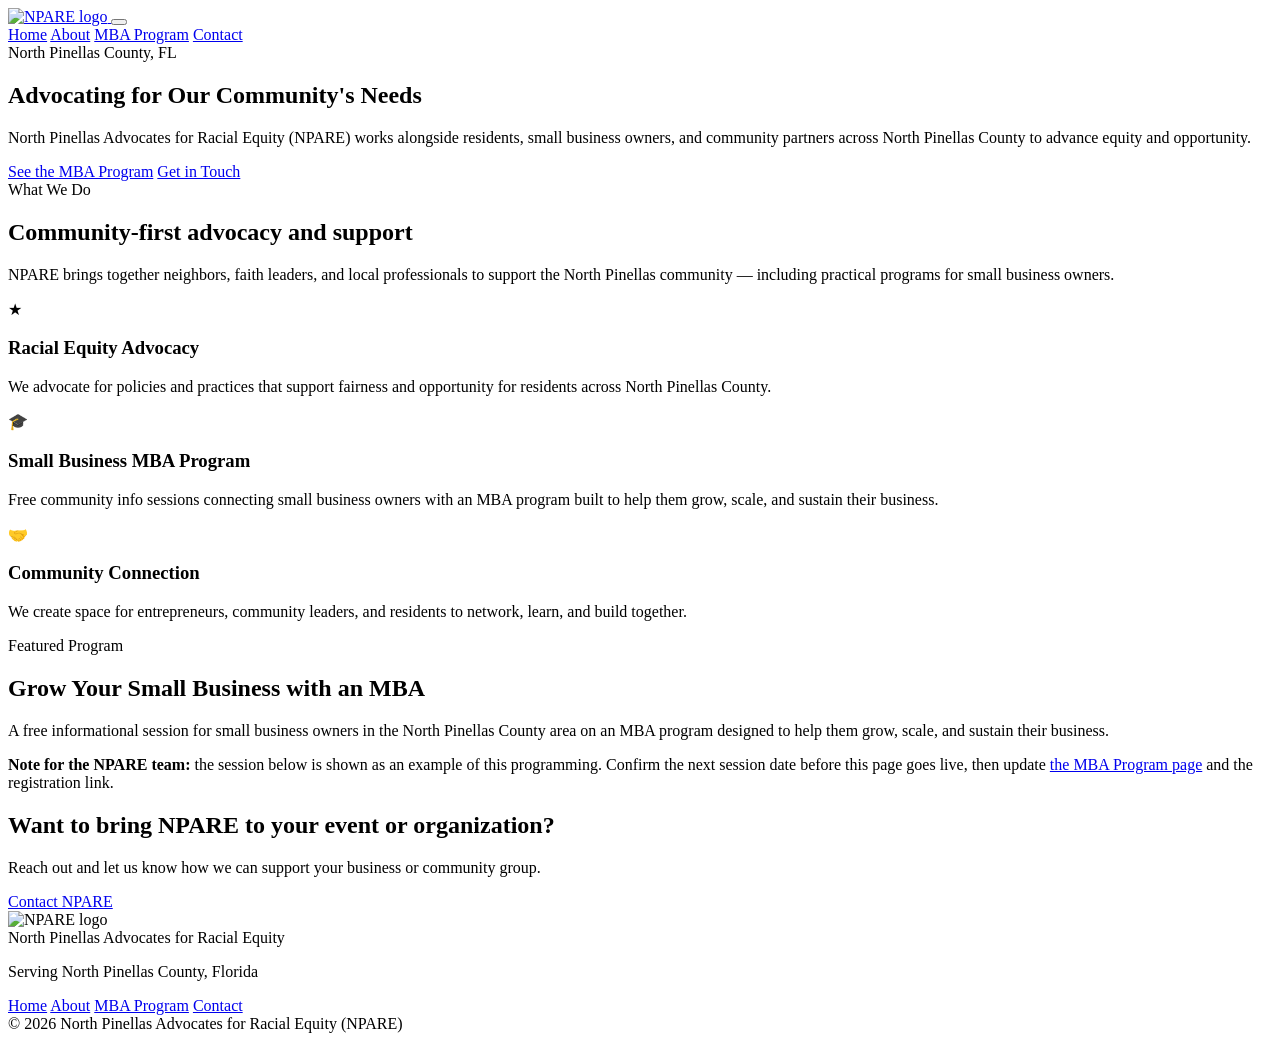
==== index.html @ 3aea622c "Add files via upload" ====
<!DOCTYPE html>
<html lang="en">
<head>
<meta charset="UTF-8">
<meta name="viewport" content="width=device-width, initial-scale=1.0">
<title>North Pinellas Advocates for Racial Equity (NPARE)</title>
<meta name="description" content="NPARE advocates for our community's needs in North Pinellas County, FL, including small business support through our MBA program info sessions.">
<link rel="icon" href="images/npare-logo.png">
<link rel="stylesheet" href="css/style.css">
</head>
<body>

<header class="site">
  <div class="wrap">
    <a class="brand" href="index.html">
      <img src="images/npare-logo.png" alt="NPARE logo">
    </a>
    <button class="nav-toggle" aria-label="Toggle menu"></button>
    <nav class="main">
      <a class="current" href="index.html">Home</a>
      <a href="about.html">About</a>
      <a href="mba-program.html">MBA Program</a>
      <a href="contact.html">Contact</a>
    </nav>
  </div>
</header>

<section class="hero">
  <div class="wrap">
    <div class="eyebrow">North Pinellas County, FL</div>
    <h1>Advocating for Our Community's Needs</h1>
    <p class="lead">North Pinellas Advocates for Racial Equity (NPARE) works alongside residents, small business owners, and community partners across North Pinellas County to advance equity and opportunity.</p>
    <div class="hero-actions">
      <a class="btn btn-gold" href="mba-program.html">See the MBA Program</a>
      <a class="btn btn-outline" href="contact.html">Get in Touch</a>
    </div>
  </div>
</section>

<section>
  <div class="wrap">
    <div class="section-head">
      <div class="kicker">What We Do</div>
      <h2>Community-first advocacy and support</h2>
      <p>NPARE brings together neighbors, faith leaders, and local professionals to support the North Pinellas community &mdash; including practical programs for small business owners.</p>
    </div>
    <div class="card-grid">
      <div class="card">
        <div class="icon i-green">&#9733;</div>
        <h3>Racial Equity Advocacy</h3>
        <p>We advocate for policies and practices that support fairness and opportunity for residents across North Pinellas County.</p>
      </div>
      <div class="card">
        <div class="icon i-gold">&#127891;</div>
        <h3>Small Business MBA Program</h3>
        <p>Free community info sessions connecting small business owners with an MBA program built to help them grow, scale, and sustain their business.</p>
      </div>
      <div class="card">
        <div class="icon i-blue">&#129309;</div>
        <h3>Community Connection</h3>
        <p>We create space for entrepreneurs, community leaders, and residents to network, learn, and build together.</p>
      </div>
    </div>
  </div>
</section>

<section class="alt">
  <div class="wrap">
    <div class="section-head">
      <div class="kicker">Featured Program</div>
      <h2>Grow Your Small Business with an MBA</h2>
      <p>A free informational session for small business owners in the North Pinellas County area on an MBA program designed to help them grow, scale, and sustain their business.</p>
    </div>
    <div class="callout">
      <p style="margin:0"><strong>Note for the NPARE team:</strong> the session below is shown as an example of this programming. Confirm the next session date before this page goes live, then update <a href="mba-program.html">the MBA Program page</a> and the registration link.</p>
    </div>
  </div>
</section>

<section>
  <div class="wrap">
    <div class="cta-band">
      <h2>Want to bring NPARE to your event or organization?</h2>
      <p>Reach out and let us know how we can support your business or community group.</p>
      <a class="btn btn-gold" href="contact.html">Contact NPARE</a>
    </div>
  </div>
</section>

<footer class="site">
  <div class="wrap">
    <div class="brand-foot">
      <img src="images/npare-logo.png" alt="NPARE logo">
      <div>
        <div>North Pinellas Advocates for Racial Equity</div>
        <p>Serving North Pinellas County, Florida</p>
      </div>
    </div>
    <nav>
      <a href="index.html">Home</a>
      <a href="about.html">About</a>
      <a href="mba-program.html">MBA Program</a>
      <a href="contact.html">Contact</a>
    </nav>
  </div>
  <div class="foot-bottom">&copy; <span id="y"></span> North Pinellas Advocates for Racial Equity (NPARE)</div>
</footer>

<script src="css/nav.js"></script>
<script>document.getElementById("y").textContent = new Date().getFullYear();</script>
</body>
</html>
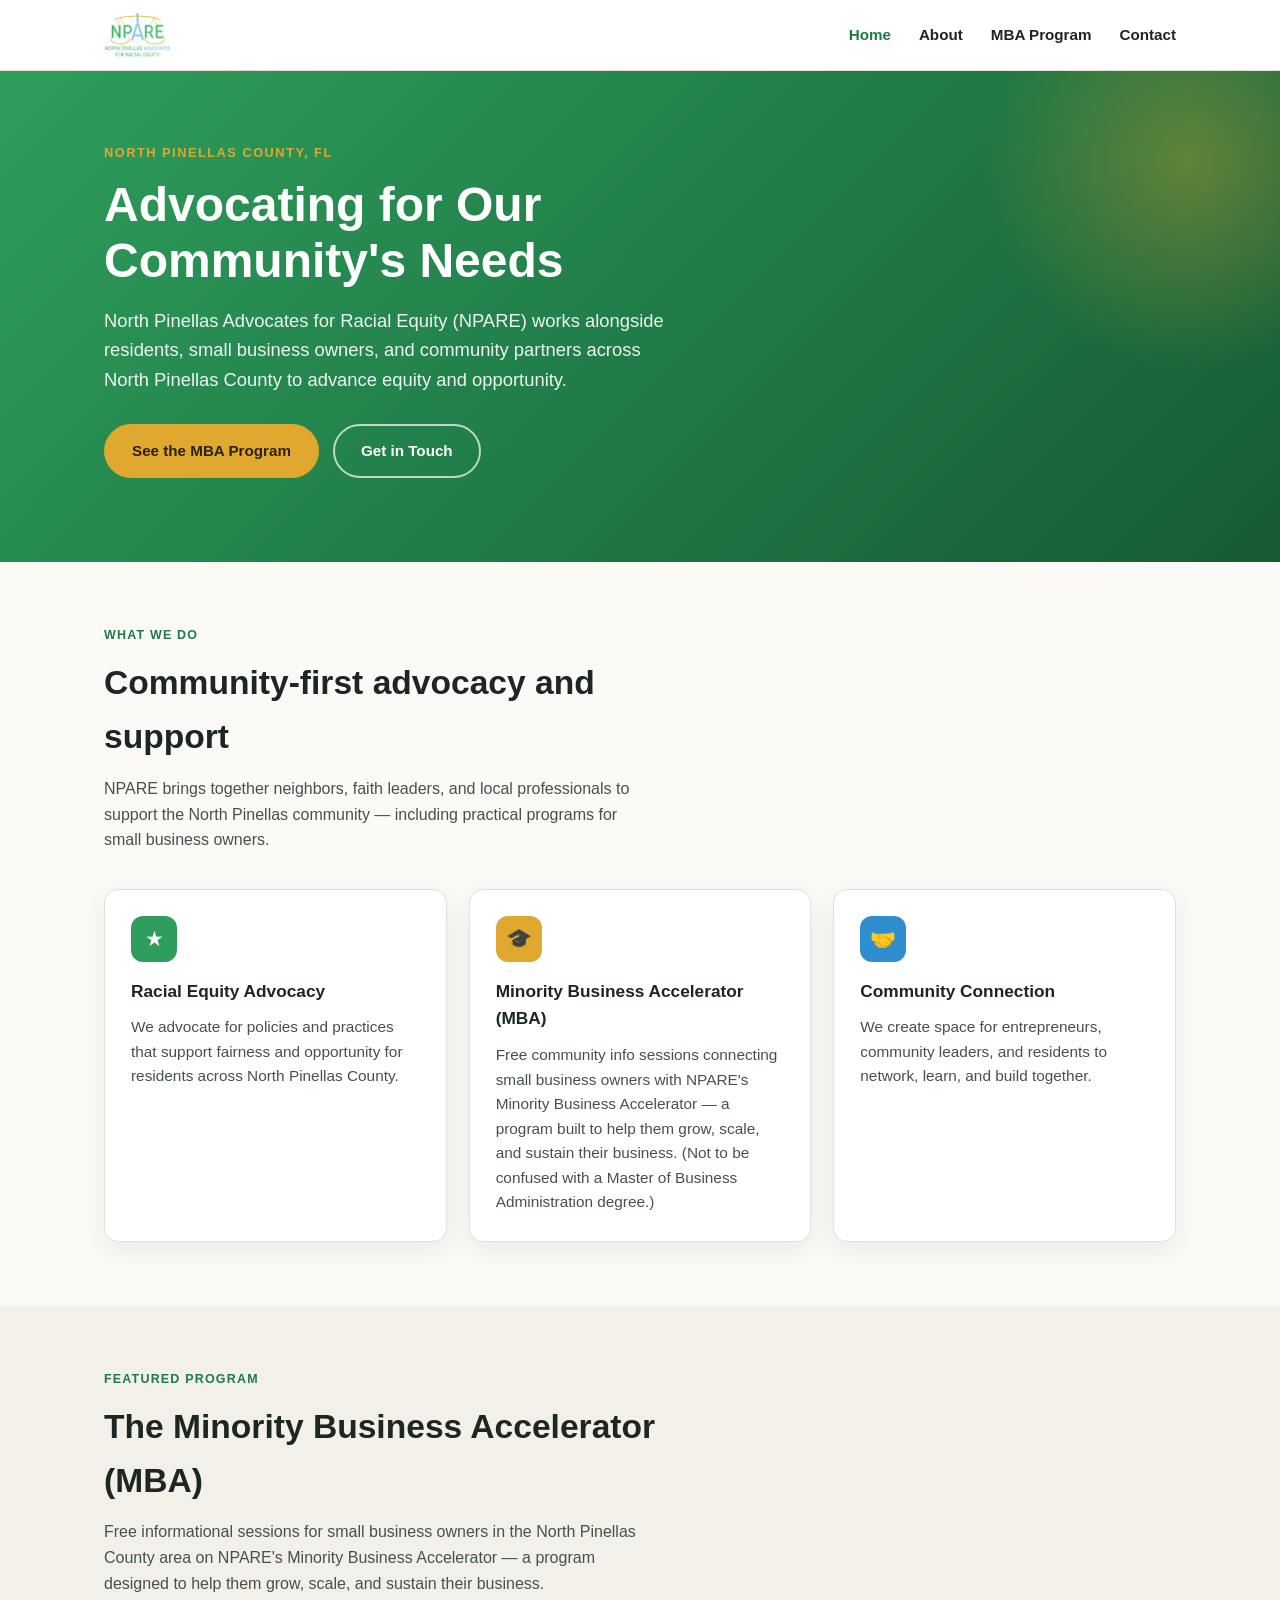
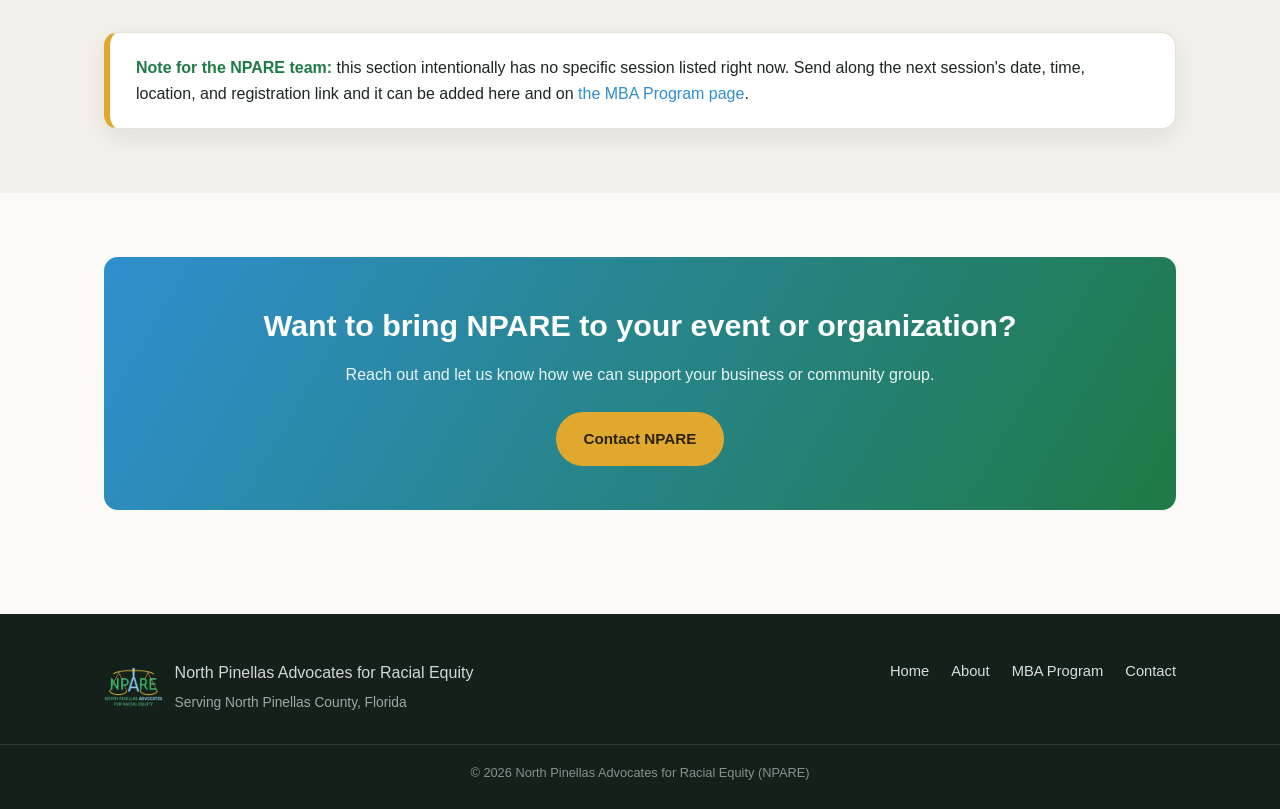
==== commit 4ccc396f: "Clarify MBA = Minority Business Accelerator; remove expired event details" ====
--- a/index.html
+++ b/index.html
@@ -4,7 +4,7 @@
 <meta charset="UTF-8">
 <meta name="viewport" content="width=device-width, initial-scale=1.0">
 <title>North Pinellas Advocates for Racial Equity (NPARE)</title>
-<meta name="description" content="NPARE advocates for our community's needs in North Pinellas County, FL, including small business support through our MBA program info sessions.">
+<meta name="description" content="NPARE advocates for our community's needs in North Pinellas County, FL, including small business support through our Minority Business Accelerator (MBA) program.">
 <link rel="icon" href="images/npare-logo.png">
 <link rel="stylesheet" href="css/style.css">
 </head>
@@ -52,8 +52,8 @@
       </div>
       <div class="card">
         <div class="icon i-gold">&#127891;</div>
-        <h3>Small Business MBA Program</h3>
-        <p>Free community info sessions connecting small business owners with an MBA program built to help them grow, scale, and sustain their business.</p>
+        <h3>Minority Business Accelerator (MBA)</h3>
+        <p>Free community info sessions connecting small business owners with NPARE's Minority Business Accelerator &mdash; a program built to help them grow, scale, and sustain their business. (Not to be confused with a Master of Business Administration degree.)</p>
       </div>
       <div class="card">
         <div class="icon i-blue">&#129309;</div>
@@ -68,11 +68,11 @@
   <div class="wrap">
     <div class="section-head">
       <div class="kicker">Featured Program</div>
-      <h2>Grow Your Small Business with an MBA</h2>
-      <p>A free informational session for small business owners in the North Pinellas County area on an MBA program designed to help them grow, scale, and sustain their business.</p>
+      <h2>The Minority Business Accelerator (MBA)</h2>
+      <p>Free informational sessions for small business owners in the North Pinellas County area on NPARE's Minority Business Accelerator &mdash; a program designed to help them grow, scale, and sustain their business.</p>
     </div>
     <div class="callout">
-      <p style="margin:0"><strong>Note for the NPARE team:</strong> the session below is shown as an example of this programming. Confirm the next session date before this page goes live, then update <a href="mba-program.html">the MBA Program page</a> and the registration link.</p>
+      <p style="margin:0"><strong>Note for the NPARE team:</strong> this section intentionally has no specific session listed right now. Send along the next session's date, time, location, and registration link and it can be added here and on <a href="mba-program.html">the MBA Program page</a>.</p>
     </div>
   </div>
 </section>
--- a/css/style.css
+++ b/css/style.css
@@ -0,0 +1,454 @@
+:root {
+  --green: #2f9e5c;
+  --green-dark: #1f7a46;
+  --blue: #5fb3e6;
+  --blue-dark: #2f8fce;
+  --gold: #e0a82e;
+  --ink: #1c2622;
+  --ink-soft: #45524c;
+  --paper: #fbfaf6;
+  --paper-alt: #f2f0e8;
+  --line: #e3e0d5;
+  --radius: 14px;
+  --shadow: 0 8px 24px rgba(28, 38, 34, 0.08);
+  --maxw: 1120px;
+}
+
+* { box-sizing: border-box; }
+
+html { scroll-behavior: smooth; }
+
+body {
+  margin: 0;
+  font-family: "Segoe UI", -apple-system, BlinkMacSystemFont, Helvetica, Arial, sans-serif;
+  color: var(--ink);
+  background: var(--paper);
+  line-height: 1.6;
+}
+
+img { max-width: 100%; display: block; }
+
+a { color: var(--blue-dark); text-decoration: none; }
+a:hover { text-decoration: underline; }
+
+.wrap {
+  max-width: var(--maxw);
+  margin: 0 auto;
+  padding: 0 24px;
+}
+
+/* ---------- Header ---------- */
+header.site {
+  background: #fff;
+  border-bottom: 1px solid var(--line);
+  position: sticky;
+  top: 0;
+  z-index: 50;
+}
+
+header.site .wrap {
+  display: flex;
+  align-items: center;
+  justify-content: space-between;
+  padding-top: 12px;
+  padding-bottom: 12px;
+}
+
+.brand {
+  display: flex;
+  align-items: center;
+  gap: 12px;
+  color: var(--ink);
+}
+.brand:hover { text-decoration: none; }
+.brand img { height: 46px; width: auto; }
+.brand-text { line-height: 1.15; }
+.brand-text .full {
+  font-weight: 700;
+  font-size: 0.98rem;
+  letter-spacing: 0.2px;
+}
+.brand-text .sub {
+  font-size: 0.72rem;
+  color: var(--ink-soft);
+  text-transform: uppercase;
+  letter-spacing: 0.6px;
+}
+
+nav.main {
+  display: flex;
+  align-items: center;
+  gap: 28px;
+}
+nav.main a {
+  color: var(--ink);
+  font-weight: 600;
+  font-size: 0.95rem;
+}
+nav.main a.current { color: var(--green-dark); }
+nav.main a:hover { text-decoration: none; color: var(--green-dark); }
+
+.nav-toggle {
+  display: none;
+  background: none;
+  border: 1px solid var(--line);
+  border-radius: 8px;
+  width: 42px;
+  height: 38px;
+  cursor: pointer;
+}
+.nav-toggle span, .nav-toggle::before, .nav-toggle::after {
+  content: "";
+  display: block;
+  height: 2px;
+  background: var(--ink);
+  margin: 8px 10px;
+}
+
+@media (max-width: 760px) {
+  nav.main {
+    position: absolute;
+    top: 70px;
+    left: 0;
+    right: 0;
+    background: #fff;
+    border-bottom: 1px solid var(--line);
+    flex-direction: column;
+    align-items: flex-start;
+    gap: 0;
+    padding: 8px 24px 16px;
+    display: none;
+  }
+  nav.main.open { display: flex; }
+  nav.main a { padding: 10px 0; width: 100%; }
+  .nav-toggle { display: block; }
+}
+
+/* ---------- Hero ---------- */
+.hero {
+  background: linear-gradient(135deg, var(--green) 0%, var(--green-dark) 55%, #185a35 100%);
+  color: #fff;
+  padding: 72px 0 84px;
+  position: relative;
+  overflow: hidden;
+}
+.hero::after {
+  content: "";
+  position: absolute;
+  right: -120px;
+  top: -120px;
+  width: 420px;
+  height: 420px;
+  border-radius: 50%;
+  background: radial-gradient(circle, rgba(224,168,46,0.35), rgba(224,168,46,0) 70%);
+}
+.hero .wrap { position: relative; }
+.hero .eyebrow {
+  text-transform: uppercase;
+  letter-spacing: 1.5px;
+  font-size: 0.8rem;
+  font-weight: 700;
+  color: var(--gold);
+  margin-bottom: 14px;
+}
+.hero h1 {
+  font-size: clamp(2rem, 4.5vw, 3rem);
+  line-height: 1.15;
+  margin: 0 0 18px;
+  max-width: 18ch;
+}
+.hero p.lead {
+  font-size: 1.15rem;
+  max-width: 56ch;
+  color: rgba(255,255,255,0.92);
+  margin: 0 0 30px;
+}
+.hero-actions { display: flex; gap: 14px; flex-wrap: wrap; }
+
+.btn {
+  display: inline-block;
+  padding: 13px 26px;
+  border-radius: 999px;
+  font-weight: 700;
+  font-size: 0.95rem;
+  border: 2px solid transparent;
+  cursor: pointer;
+}
+.btn:hover { text-decoration: none; }
+.btn-gold {
+  background: var(--gold);
+  color: #2a2205;
+}
+.btn-gold:hover { background: #eab84a; }
+.btn-outline {
+  background: transparent;
+  color: #fff;
+  border-color: rgba(255,255,255,0.7);
+}
+.btn-outline:hover { background: rgba(255,255,255,0.12); }
+.btn-green {
+  background: var(--green);
+  color: #fff;
+}
+.btn-green:hover { background: var(--green-dark); }
+
+/* ---------- Sections ---------- */
+section { padding: 64px 0; }
+section.alt { background: var(--paper-alt); }
+
+.section-head { max-width: 62ch; margin-bottom: 36px; }
+.section-head .kicker {
+  color: var(--green-dark);
+  font-weight: 700;
+  text-transform: uppercase;
+  font-size: 0.78rem;
+  letter-spacing: 1.2px;
+  margin-bottom: 10px;
+}
+.section-head h2 {
+  font-size: clamp(1.5rem, 3vw, 2.1rem);
+  margin: 0 0 12px;
+}
+.section-head p { color: var(--ink-soft); margin: 0; }
+
+.card-grid {
+  display: grid;
+  grid-template-columns: repeat(3, 1fr);
+  gap: 22px;
+}
+@media (max-width: 860px) {
+  .card-grid { grid-template-columns: 1fr; }
+}
+
+.card {
+  background: #fff;
+  border: 1px solid var(--line);
+  border-radius: var(--radius);
+  padding: 26px;
+  box-shadow: var(--shadow);
+}
+.card .icon {
+  width: 46px;
+  height: 46px;
+  border-radius: 12px;
+  display: flex;
+  align-items: center;
+  justify-content: center;
+  font-size: 1.3rem;
+  margin-bottom: 16px;
+  color: #fff;
+}
+.card h3 { margin: 0 0 10px; font-size: 1.08rem; }
+.card p { margin: 0; color: var(--ink-soft); font-size: 0.96rem; }
+
+.icon.i-green { background: var(--green); }
+.icon.i-gold { background: var(--gold); }
+.icon.i-blue { background: var(--blue-dark); }
+
+/* ---------- Callout / banner ---------- */
+.callout {
+  background: #fff;
+  border: 1px solid var(--line);
+  border-left: 6px solid var(--gold);
+  border-radius: var(--radius);
+  padding: 22px 26px;
+  box-shadow: var(--shadow);
+}
+.callout strong { color: var(--green-dark); }
+
+/* ---------- Event card ---------- */
+.event-card {
+  display: grid;
+  grid-template-columns: 1.4fr 1fr;
+  gap: 0;
+  background: #fff;
+  border: 1px solid var(--line);
+  border-radius: var(--radius);
+  overflow: hidden;
+  box-shadow: var(--shadow);
+}
+@media (max-width: 800px) {
+  .event-card { grid-template-columns: 1fr; }
+}
+.event-card .body { padding: 34px; }
+.event-card .side {
+  background: var(--paper-alt);
+  padding: 34px;
+  border-left: 1px solid var(--line);
+  display: flex;
+  flex-direction: column;
+  gap: 18px;
+  justify-content: center;
+}
+@media (max-width: 800px) {
+  .event-card .side { border-left: none; border-top: 1px solid var(--line); }
+}
+.event-status {
+  display: inline-block;
+  font-size: 0.72rem;
+  font-weight: 700;
+  text-transform: uppercase;
+  letter-spacing: 0.6px;
+  padding: 5px 12px;
+  border-radius: 999px;
+  background: var(--paper-alt);
+  color: var(--ink-soft);
+  margin-bottom: 14px;
+}
+.event-card h3 { margin: 0 0 8px; font-size: 1.4rem; }
+.event-card .meta { color: var(--ink-soft); margin-bottom: 18px; font-size: 0.95rem; }
+.event-card ul { padding-left: 20px; margin: 0; color: var(--ink-soft); }
+.event-card li { margin-bottom: 8px; }
+.fact { margin-bottom: 4px; }
+.fact .label {
+  font-size: 0.72rem;
+  text-transform: uppercase;
+  letter-spacing: 0.6px;
+  color: var(--ink-soft);
+  font-weight: 700;
+}
+.fact .value { font-size: 1rem; }
+.qr-box { text-align: center; }
+.qr-box img { width: 120px; margin: 0 auto 8px; border: 1px solid var(--line); border-radius: 8px; }
+.qr-box span { font-size: 0.78rem; color: var(--ink-soft); }
+
+/* ---------- Stats ---------- */
+.stat-strip {
+  display: grid;
+  grid-template-columns: repeat(3, 1fr);
+  gap: 18px;
+}
+@media (max-width: 760px) { .stat-strip { grid-template-columns: 1fr; } }
+.stat {
+  text-align: center;
+  padding: 24px;
+  background: #fff;
+  border: 1px solid var(--line);
+  border-radius: var(--radius);
+}
+.stat .n { font-size: 1.9rem; font-weight: 800; color: var(--green-dark); }
+.stat .l { color: var(--ink-soft); font-size: 0.9rem; }
+
+/* ---------- Timeline / list ---------- */
+.pillar {
+  display: flex;
+  gap: 18px;
+  padding: 20px 0;
+  border-bottom: 1px solid var(--line);
+}
+.pillar:last-child { border-bottom: none; }
+.pillar .num {
+  flex: none;
+  width: 40px;
+  height: 40px;
+  border-radius: 50%;
+  background: var(--paper-alt);
+  color: var(--green-dark);
+  font-weight: 800;
+  display: flex;
+  align-items: center;
+  justify-content: center;
+}
+.pillar h4 { margin: 0 0 6px; }
+.pillar p { margin: 0; color: var(--ink-soft); }
+
+/* ---------- CTA band ---------- */
+.cta-band {
+  background: linear-gradient(120deg, var(--blue-dark), var(--green-dark));
+  color: #fff;
+  border-radius: var(--radius);
+  padding: 44px;
+  text-align: center;
+}
+.cta-band h2 { margin: 0 0 12px; font-size: clamp(1.4rem, 3vw, 1.9rem); }
+.cta-band p { margin: 0 0 24px; color: rgba(255,255,255,0.9); }
+
+/* ---------- Form ---------- */
+.form-card {
+  background: #fff;
+  border: 1px solid var(--line);
+  border-radius: var(--radius);
+  padding: 30px;
+  box-shadow: var(--shadow);
+}
+.form-row { margin-bottom: 16px; }
+.form-row label {
+  display: block;
+  font-weight: 600;
+  font-size: 0.88rem;
+  margin-bottom: 6px;
+}
+.form-row input, .form-row textarea {
+  width: 100%;
+  padding: 11px 13px;
+  border: 1px solid var(--line);
+  border-radius: 8px;
+  font-family: inherit;
+  font-size: 0.95rem;
+  background: var(--paper);
+}
+.form-row textarea { resize: vertical; min-height: 120px; }
+
+.contact-grid {
+  display: grid;
+  grid-template-columns: 1fr 1fr;
+  gap: 26px;
+}
+@media (max-width: 800px) { .contact-grid { grid-template-columns: 1fr; } }
+
+.contact-info .item { display: flex; gap: 14px; margin-bottom: 22px; }
+.contact-info .ic {
+  flex: none;
+  width: 40px; height: 40px;
+  border-radius: 10px;
+  background: var(--paper-alt);
+  color: var(--green-dark);
+  display: flex; align-items: center; justify-content: center;
+  font-size: 1.1rem;
+}
+.contact-info h4 { margin: 0 0 4px; }
+.contact-info p { margin: 0; color: var(--ink-soft); }
+
+/* ---------- Footer ---------- */
+footer.site {
+  background: #14201a;
+  color: rgba(255,255,255,0.82);
+  padding: 46px 0 26px;
+  margin-top: 40px;
+}
+footer.site .wrap {
+  display: flex;
+  justify-content: space-between;
+  gap: 30px;
+  flex-wrap: wrap;
+}
+footer.site .brand-foot { display: flex; align-items: center; gap: 12px; max-width: 420px; }
+footer.site .brand-foot img { height: 40px; }
+footer.site .brand-foot p { margin: 6px 0 0; font-size: 0.86rem; color: rgba(255,255,255,0.6); }
+footer.site nav { display: flex; gap: 22px; flex-wrap: wrap; }
+footer.site nav a { color: rgba(255,255,255,0.85); font-size: 0.92rem; }
+.foot-bottom {
+  border-top: 1px solid rgba(255,255,255,0.12);
+  margin-top: 30px;
+  padding-top: 18px;
+  font-size: 0.8rem;
+  color: rgba(255,255,255,0.5);
+  text-align: center;
+}
+
+/* ---------- Page hero (inner pages) ---------- */
+.page-hero {
+  background: var(--paper-alt);
+  border-bottom: 1px solid var(--line);
+  padding: 46px 0;
+}
+.page-hero .kicker {
+  color: var(--green-dark);
+  font-weight: 700;
+  text-transform: uppercase;
+  font-size: 0.78rem;
+  letter-spacing: 1.2px;
+  margin-bottom: 10px;
+}
+.page-hero h1 { margin: 0 0 10px; font-size: clamp(1.7rem, 3.6vw, 2.4rem); }
+.page-hero p { margin: 0; color: var(--ink-soft); max-width: 62ch; }
